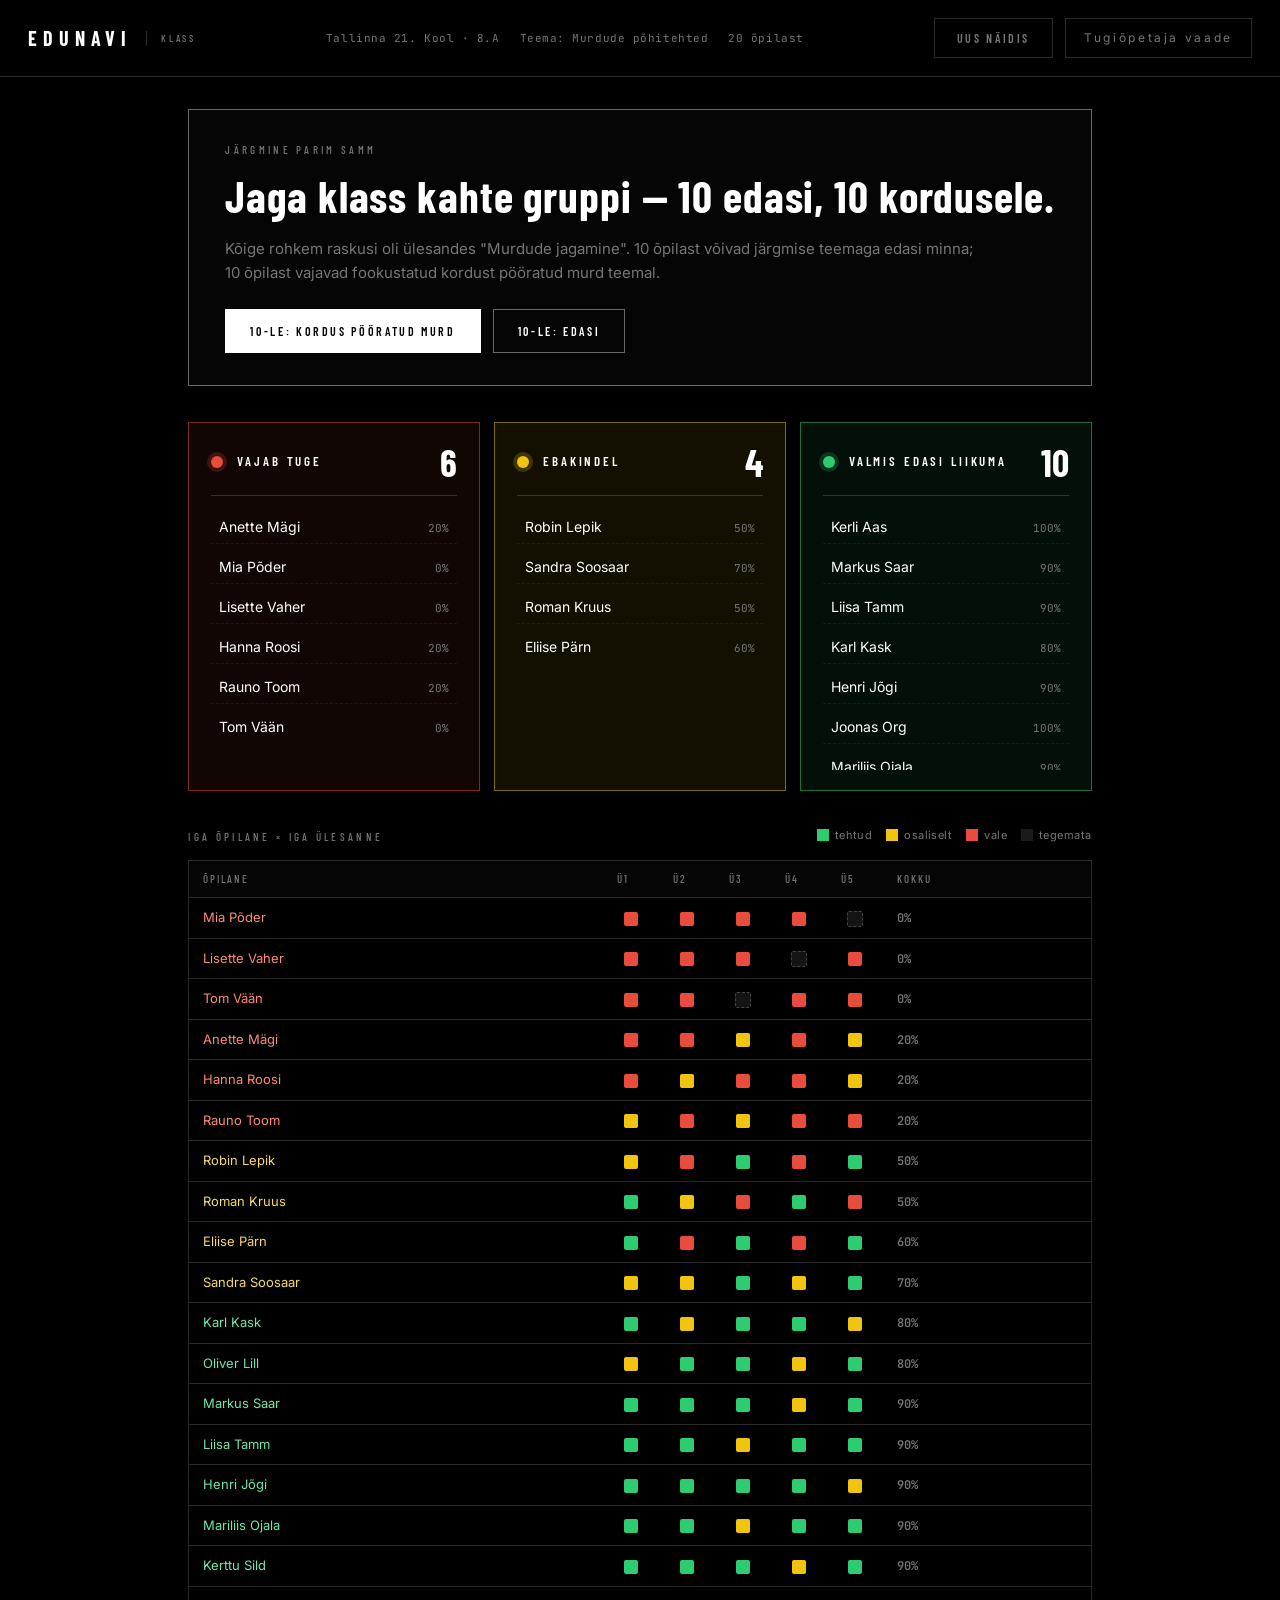
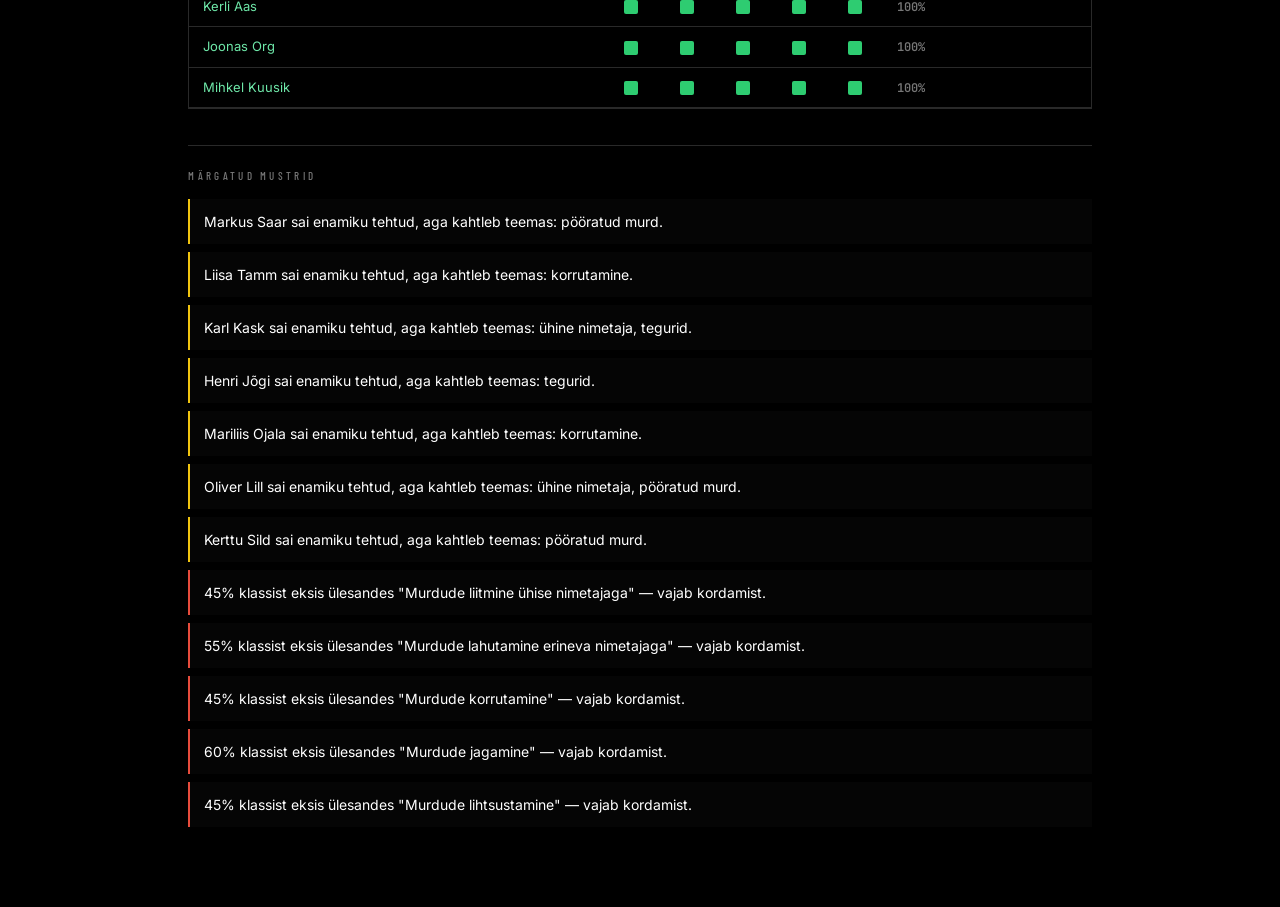
==== class.html @ b3fdbe6b "Build the actual product: /class teacher view + /tugi assistant view + traffic-light buckets + recom" ====
<!doctype html>
<html lang="et">
  <head>
    <meta charset="utf-8" />
    <meta name="viewport" content="width=device-width, initial-scale=1" />
    <title>EduNavi — klassi otsustugi</title>
    <meta name="description" content="EduNavi — õpetaja näeb 1 minutiga, kes vajab tuge, kes on ebakindel ja kes on valmis edasi liikuma." />
    <meta name="theme-color" content="#000000" />
    <link rel="canonical" href="https://edunavi.vercel.app/class" />
    <meta property="og:type" content="website" />
    <meta property="og:title" content="EduNavi — klassi otsustugi" />
    <meta property="og:description" content="Üks vaade. Kolm gruppi. Selge soovitus. Üks minut." />
    <meta property="og:image" content="https://edunavi.vercel.app/og.svg" />
    <meta property="og:locale" content="et_EE" />
    <link rel="stylesheet" href="style.css" />
    <link rel="icon" href="data:image/svg+xml;utf8,%3Csvg xmlns='http://www.w3.org/2000/svg' viewBox='0 0 32 32'%3E%3Crect width='32' height='32' fill='%23000'/%3E%3Ctext x='50%25' y='62%25' font-family='Arial' font-size='18' font-weight='700' fill='white' text-anchor='middle'%3EE%3C/text%3E%3C/svg%3E" />
  </head>
  <body class="class-body">
    <header class="class-header">
      <a href="/" class="wordmark" style="border:0; color:var(--text);">EduNavi <small>Klass</small></a>
      <div class="class-meta-bar">
        <span id="meta-class" class="mono"></span>
        <span id="meta-topic" class="mono"></span>
        <span id="meta-students" class="mono"></span>
      </div>
      <div style="display:flex; align-items:center; gap:12px;">
        <button id="reload-btn" class="ghost-button" title="Lae uus näidisandmestik">Uus näidis</button>
        <a href="/tugi" class="ghost-button" style="text-decoration:none; padding:10px 18px;">Tugiõpetaja vaade</a>
      </div>
    </header>

    <main class="class-main">
      <!-- Recommendation card — what the teacher actually does next -->
      <section class="recommendation">
        <span class="eyebrow">Järgmine parim samm</span>
        <h1 id="rec-headline" class="rec-headline">Laadin…</h1>
        <p id="rec-detail" class="rec-detail"></p>
        <div id="rec-actions" class="rec-actions"></div>
      </section>

      <!-- Three traffic-light buckets -->
      <section class="buckets">
        <div class="bucket bucket-need" id="bucket-need">
          <div class="bucket-head">
            <span class="bucket-dot"></span>
            <span class="bucket-label">Vajab tuge</span>
            <span class="bucket-count" id="count-need">0</span>
          </div>
          <ul class="bucket-list" id="list-need"></ul>
        </div>
        <div class="bucket bucket-mid" id="bucket-mid">
          <div class="bucket-head">
            <span class="bucket-dot"></span>
            <span class="bucket-label">Ebakindel</span>
            <span class="bucket-count" id="count-mid">0</span>
          </div>
          <ul class="bucket-list" id="list-mid"></ul>
        </div>
        <div class="bucket bucket-ready" id="bucket-ready">
          <div class="bucket-head">
            <span class="bucket-dot"></span>
            <span class="bucket-label">Valmis edasi liikuma</span>
            <span class="bucket-count" id="count-ready">0</span>
          </div>
          <ul class="bucket-list" id="list-ready"></ul>
        </div>
      </section>

      <!-- Per-student × per-exercise grid -->
      <section class="grid-section">
        <div class="grid-section-head">
          <span class="eyebrow">Iga õpilane × iga ülesanne</span>
          <span class="grid-legend">
            <span class="leg leg-correct">tehtud</span>
            <span class="leg leg-partial">osaliselt</span>
            <span class="leg leg-wrong">vale</span>
            <span class="leg leg-blank">tegemata</span>
          </span>
        </div>
        <div class="grid-table-wrap">
          <table class="grid-table" id="grid-table"></table>
        </div>
      </section>

      <!-- Hidden patterns (per the doc: spot uncertain students who got the right answer) -->
      <section id="patterns-section" class="patterns" style="display:none;">
        <span class="eyebrow">Märgatud mustrid</span>
        <ul id="patterns-list" class="patterns-list"></ul>
      </section>
    </main>

    <script src="config.js"></script>
    <script src="class-data.js"></script>
    <script src="class.js"></script>
  </body>
</html>
---- style.css ----
@import url('https://fonts.googleapis.com/css2?family=Barlow+Condensed:wght@300;400;500;600;700;800&family=Inter:wght@400;500;600;700&family=JetBrains+Mono:wght@400;500&display=swap');

:root {
  --bg: #000;
  --bg-2: #0a0a0a;
  --bg-3: #131313;
  --text: #fff;
  --muted: #767676;
  --muted-2: #404040;
  --line: rgba(255, 255, 255, 0.16);
  --line-strong: rgba(255, 255, 255, 0.4);
  --live: #00ff88;
  --warn: #ff5538;
}

* { box-sizing: border-box; }

html, body {
  margin: 0;
  padding: 0;
  background: var(--bg);
  color: var(--text);
  font-family: 'Inter', system-ui, -apple-system, "Segoe UI", Roboto, sans-serif;
  font-size: 15px;
  line-height: 1.5;
  -webkit-font-smoothing: antialiased;
  text-rendering: optimizeLegibility;
  height: 100vh;
  overflow: hidden;
}

body { display: flex; flex-direction: column; }
h1, h2, h3 { margin: 0; }

.display {
  font-family: 'Barlow Condensed', 'Inter', sans-serif;
  font-weight: 700;
  text-transform: uppercase;
  letter-spacing: 0.04em;
  line-height: 1;
}

.eyebrow,
.section-heading {
  font-family: 'Barlow Condensed', sans-serif;
  font-size: 11px;
  font-weight: 500;
  text-transform: uppercase;
  letter-spacing: 0.3em;
  color: var(--muted);
  display: block;
}

.mono { font-family: 'JetBrains Mono', ui-monospace, monospace; }

a { color: var(--text); text-decoration: none; border-bottom: 1px solid var(--line); }
a:hover { border-bottom-color: var(--text); }

button {
  font: 600 12px 'Barlow Condensed', sans-serif;
  text-transform: uppercase;
  letter-spacing: 0.22em;
  background: transparent;
  color: var(--text);
  border: 1px solid var(--line-strong);
  padding: 12px 22px;
  cursor: pointer;
  transition: background 0.15s ease, color 0.15s ease, border-color 0.15s ease;
  border-radius: 0;
}
button:hover:not(:disabled) {
  background: var(--text);
  color: var(--bg);
  border-color: var(--text);
}
button.primary {
  background: var(--text);
  color: var(--bg);
  border-color: var(--text);
}
button.primary:hover:not(:disabled) {
  background: transparent;
  color: var(--text);
}
button:disabled { opacity: 0.35; cursor: not-allowed; }

input[type="text"], input[type="email"], input[type="password"], textarea {
  font-family: 'Inter', sans-serif;
  font-size: 15px;
  background: transparent;
  color: var(--text);
  border: 0;
  border-bottom: 1px solid var(--line);
  padding: 12px 0;
  width: 100%;
  outline: none;
  border-radius: 0;
  -webkit-text-fill-color: var(--text);
  caret-color: var(--text);
}
input[type="text"]:focus, input[type="email"]:focus, input[type="password"]:focus, textarea:focus {
  border-bottom-color: var(--text);
}
input[type="text"]::placeholder, input[type="email"]::placeholder, input[type="password"]::placeholder, textarea::placeholder {
  color: var(--muted-2);
}
/* Override Chrome/Edge autofill yellow + dark text */
input:-webkit-autofill,
input:-webkit-autofill:hover,
input:-webkit-autofill:focus,
input:-webkit-autofill:active {
  -webkit-text-fill-color: var(--text) !important;
  -webkit-box-shadow: 0 0 0 1000px var(--bg) inset !important;
  caret-color: var(--text) !important;
  transition: background-color 5000s ease-in-out 0s;
}
textarea { resize: none; line-height: 1.4; }

.banner {
  position: fixed;
  top: 0; left: 0; right: 0;
  background: var(--warn);
  color: #fff;
  padding: 9px 20px;
  font-family: 'Barlow Condensed', sans-serif;
  font-size: 12px;
  font-weight: 600;
  text-transform: uppercase;
  letter-spacing: 0.25em;
  text-align: center;
  z-index: 1000;
  display: none;
}
.banner.show { display: block; }

.wordmark {
  font-family: 'Barlow Condensed', sans-serif;
  font-weight: 700;
  font-size: 20px;
  letter-spacing: 0.3em;
  text-transform: uppercase;
  display: inline-flex;
  align-items: center;
  white-space: nowrap;
}
.wordmark small {
  margin-left: 14px;
  padding-left: 14px;
  border-left: 1px solid var(--line);
  font-size: 10px;
  font-weight: 500;
  letter-spacing: 0.28em;
  color: var(--muted);
}

.pill {
  font-family: 'Barlow Condensed', sans-serif;
  font-size: 11px;
  font-weight: 500;
  letter-spacing: 0.28em;
  text-transform: uppercase;
  color: var(--muted);
  display: inline-flex;
  align-items: center;
  gap: 10px;
  white-space: nowrap;
}
.pill::before {
  content: '';
  width: 7px;
  height: 7px;
  border-radius: 50%;
  background: var(--muted);
}
.pill.live { color: var(--text); }
.pill.live::before {
  background: var(--live);
  box-shadow: 0 0 0 4px rgba(0, 255, 136, 0.15);
}

/* === Class analysis view (the actual product per the spec) === */
body.class-body {
  height: auto;
  overflow-y: auto;
}
.class-header {
  display: flex;
  align-items: center;
  justify-content: space-between;
  padding: 18px 28px;
  border-bottom: 1px solid var(--line);
  gap: 18px;
}
.class-meta-bar {
  display: flex;
  gap: 20px;
  font-size: 11px;
  color: var(--muted);
  letter-spacing: 0.05em;
}
.class-main {
  max-width: 1200px;
  margin: 0 auto;
  padding: 32px 24px 80px;
  display: flex;
  flex-direction: column;
  gap: 36px;
}

/* Recommendation hero */
.recommendation {
  border: 1px solid var(--line-strong);
  background: rgba(255, 255, 255, 0.02);
  padding: 32px 36px;
}
.recommendation .eyebrow {
  margin-bottom: 12px;
}
.rec-headline {
  font-family: 'Barlow Condensed', sans-serif;
  font-weight: 700;
  font-size: clamp(28px, 4vw, 44px);
  line-height: 1.15;
  letter-spacing: 0.02em;
  margin: 0 0 16px;
}
.rec-detail {
  font-size: 15px;
  color: var(--muted);
  line-height: 1.6;
  max-width: 760px;
  margin: 0 0 24px;
}
.rec-actions {
  display: flex;
  flex-wrap: wrap;
  gap: 12px;
}
.rec-actions button {
  padding: 14px 24px;
  font-size: 12px;
  letter-spacing: 0.22em;
}

/* Three traffic-light buckets */
.buckets {
  display: grid;
  grid-template-columns: repeat(3, 1fr);
  gap: 14px;
}
.bucket {
  border: 1px solid var(--line);
  padding: 20px 22px;
  display: flex;
  flex-direction: column;
  gap: 14px;
}
.bucket-head {
  display: grid;
  grid-template-columns: 14px 1fr auto;
  align-items: center;
  gap: 12px;
  border-bottom: 1px solid var(--line);
  padding-bottom: 14px;
}
.bucket-dot {
  width: 12px;
  height: 12px;
  border-radius: 50%;
  background: var(--line-strong);
}
.bucket-label {
  font-family: 'Barlow Condensed', sans-serif;
  font-weight: 600;
  font-size: 13px;
  letter-spacing: 0.22em;
  text-transform: uppercase;
  color: var(--text);
}
.bucket-count {
  font-family: 'Barlow Condensed', sans-serif;
  font-weight: 700;
  font-size: 38px;
  line-height: 1;
}
.bucket-list {
  list-style: none;
  padding: 0;
  margin: 0;
  display: flex;
  flex-direction: column;
  gap: 6px;
  max-height: 260px;
  overflow-y: auto;
}
.bucket-list li {
  display: flex;
  justify-content: space-between;
  align-items: baseline;
  padding: 6px 8px;
  font-size: 14px;
  border-bottom: 1px dashed rgba(255, 255, 255, 0.06);
}
.bucket-list li:last-child { border-bottom: 0; }
.bucket-list .ratio {
  font-size: 11px;
  color: var(--muted);
}

.bucket-need        { background: rgba(231, 76, 60, 0.08);  border-color: rgba(231, 76, 60, 0.5); }
.bucket-need .bucket-dot { background: rgb(231, 76, 60); box-shadow: 0 0 0 4px rgba(231, 76, 60, 0.2); }
.bucket-mid         { background: rgba(241, 196, 15, 0.08); border-color: rgba(241, 196, 15, 0.5); }
.bucket-mid .bucket-dot  { background: rgb(241, 196, 15); box-shadow: 0 0 0 4px rgba(241, 196, 15, 0.2); }
.bucket-ready       { background: rgba(46, 204, 113, 0.08); border-color: rgba(46, 204, 113, 0.5); }
.bucket-ready .bucket-dot { background: rgb(46, 204, 113); box-shadow: 0 0 0 4px rgba(46, 204, 113, 0.2); }

@media (max-width: 800px) {
  .buckets { grid-template-columns: 1fr; }
  .class-header { flex-wrap: wrap; }
  .class-meta-bar { order: 3; flex-basis: 100%; }
}

/* Per-student grid */
.grid-section {
  display: flex;
  flex-direction: column;
  gap: 14px;
}
.grid-section-head {
  display: flex;
  justify-content: space-between;
  align-items: baseline;
  flex-wrap: wrap;
  gap: 12px;
}
.grid-legend {
  display: flex;
  gap: 14px;
  font-size: 11px;
  color: var(--muted);
  letter-spacing: 0.04em;
}
.grid-legend .leg { display: inline-flex; align-items: center; gap: 6px; }
.grid-legend .leg::before {
  content: '';
  width: 12px; height: 12px;
  display: inline-block;
}
.grid-legend .leg-correct::before { background: rgb(46, 204, 113); }
.grid-legend .leg-partial::before { background: rgb(241, 196, 15); }
.grid-legend .leg-wrong::before   { background: rgb(231, 76, 60); }
.grid-legend .leg-blank::before   { background: rgba(255, 255, 255, 0.1); }
.grid-table-wrap {
  border: 1px solid var(--line);
  overflow-x: auto;
}
.grid-table {
  width: 100%;
  border-collapse: collapse;
  font-size: 13px;
}
.grid-table th, .grid-table td {
  padding: 10px 14px;
  text-align: left;
  border-bottom: 1px solid var(--line);
}
.grid-table th {
  font-family: 'Barlow Condensed', sans-serif;
  font-size: 11px;
  letter-spacing: 0.18em;
  text-transform: uppercase;
  color: var(--muted);
  font-weight: 500;
  background: rgba(255, 255, 255, 0.02);
}
.grid-table td.cell {
  width: 56px;
  text-align: center;
  padding: 0;
}
.grid-table td.cell::after {
  content: '';
  display: inline-block;
  width: 14px; height: 14px;
  vertical-align: middle;
  background: rgba(255, 255, 255, 0.1);
  border-radius: 2px;
}
.grid-table td.cell-correct::after { background: rgb(46, 204, 113); }
.grid-table td.cell-partial::after { background: rgb(241, 196, 15); }
.grid-table td.cell-wrong::after   { background: rgb(231, 76, 60); }
.grid-table td.cell-blank::after   { background: rgba(255, 255, 255, 0.08); border: 1px dashed rgba(255, 255, 255, 0.2); }
.grid-table td.total {
  font-weight: 600;
  font-size: 12px;
  color: var(--muted);
}
.grid-table tr.row-need .name { color: #ff8a73; }
.grid-table tr.row-mid .name  { color: #f7d96a; }
.grid-table tr.row-ready .name { color: #6ee7a8; }

/* Hidden patterns */
.patterns {
  border-top: 1px solid var(--line);
  padding-top: 22px;
}
.patterns-list {
  list-style: none;
  padding: 0;
  margin: 14px 0 0;
  display: flex;
  flex-direction: column;
  gap: 8px;
}
.patterns-list .pattern {
  font-size: 14px;
  line-height: 1.5;
  padding: 12px 14px;
  border-left: 2px solid var(--line-strong);
  background: rgba(255, 255, 255, 0.02);
}
.patterns-list .pattern-shaky-strong { border-left-color: rgb(241, 196, 15); }
.patterns-list .pattern-topic-gap    { border-left-color: rgb(231, 76, 60); }
.patterns-list .pattern-skill-gap    { border-left-color: rgb(231, 76, 60); }

/* === Tugiõpetaja mobile view === */
body.tugi-body { height: auto; overflow-y: auto; background: var(--bg); }
.tugi-header {
  display: flex;
  justify-content: space-between;
  align-items: center;
  padding: 14px 18px;
  border-bottom: 1px solid var(--line);
  gap: 12px;
}
.tugi-main {
  max-width: 540px;
  margin: 0 auto;
  padding: 24px 18px 80px;
  display: flex;
  flex-direction: column;
  gap: 24px;
}
.tugi-action {
  border: 1px solid var(--line-strong);
  background: rgba(231, 76, 60, 0.06);
  padding: 22px 22px;
}
.tugi-action h1 {
  font-family: 'Barlow Condensed', sans-serif;
  font-weight: 700;
  font-size: 28px;
  line-height: 1.2;
  letter-spacing: 0.02em;
  margin: 10px 0 12px;
}
.tugi-action .muted-text {
  color: var(--muted);
  font-size: 14px;
  line-height: 1.55;
  margin: 0;
}
.tugi-block {
  border: 1px solid var(--line);
  padding: 16px 18px;
}
.tugi-block-head {
  display: grid;
  grid-template-columns: 14px 1fr auto;
  align-items: center;
  gap: 12px;
  border-bottom: 1px solid var(--line);
  padding-bottom: 12px;
  margin-bottom: 12px;
}
.tugi-block-label {
  font-family: 'Barlow Condensed', sans-serif;
  font-weight: 600;
  font-size: 12px;
  letter-spacing: 0.22em;
  text-transform: uppercase;
}
.tugi-block-count {
  font-family: 'Barlow Condensed', sans-serif;
  font-weight: 700;
  font-size: 30px;
  line-height: 1;
}
.tugi-name-list {
  list-style: none;
  padding: 0;
  margin: 0;
  display: flex;
  flex-direction: column;
  gap: 4px;
  counter-reset: tugi;
}
.tugi-name-list li {
  display: flex;
  justify-content: space-between;
  align-items: baseline;
  padding: 10px 12px;
  background: rgba(255, 255, 255, 0.02);
  font-size: 16px;
  counter-increment: tugi;
}
.tugi-name-list li::before {
  content: counter(tugi, decimal-leading-zero);
  font-family: 'JetBrains Mono', monospace;
  font-size: 11px;
  color: var(--muted);
  margin-right: 14px;
}
.tugi-name-list .ratio {
  font-size: 12px;
  color: var(--muted);
}
.tugi-name-list.small li { font-size: 14px; padding: 8px 12px; }
.tugi-foot {
  text-align: center;
  font-size: 12px;
  color: var(--muted);
  margin-top: 16px;
}
.tugi-foot a { color: var(--text); border-bottom: 1px solid var(--line-strong); }

/* === History page === */
body.history-body {
  height: auto;
  overflow-y: auto;
}
.history-header {
  display: flex;
  justify-content: space-between;
  align-items: center;
  padding: 18px 28px;
  border-bottom: 1px solid var(--line);
}
.history-main {
  max-width: 960px;
  margin: 0 auto;
  padding: 36px 24px 60px;
}
.history-state {
  text-align: center;
  padding: 80px 20px;
  color: var(--muted);
  font-size: 14px;
  line-height: 1.7;
}
.history-state a {
  color: var(--text);
  border-bottom: 1px solid var(--line-strong);
}
.history-card {
  border: 1px solid var(--line);
  padding: 22px 24px;
  margin-bottom: 14px;
  background: var(--bg-2);
}
.history-card-head {
  display: flex;
  justify-content: space-between;
  align-items: flex-start;
  margin-bottom: 18px;
  gap: 14px;
}
.history-room {
  font-family: 'Barlow Condensed', sans-serif;
  font-weight: 700;
  font-size: 36px;
  letter-spacing: 0.06em;
  line-height: 1;
}
.history-when {
  font-size: 12px;
  color: var(--muted);
  margin-top: 6px;
  letter-spacing: 0.02em;
}
.history-pct {
  font-family: 'Barlow Condensed', sans-serif;
  font-weight: 700;
  font-size: 40px;
  line-height: 1;
  letter-spacing: 0.02em;
}
.history-card-grid {
  display: grid;
  grid-template-columns: repeat(5, 1fr);
  gap: 0;
  border: 1px solid var(--line);
}
.history-stat {
  display: flex;
  flex-direction: column;
  gap: 4px;
  padding: 14px 12px;
  border-right: 1px solid var(--line);
}
.history-stat:last-child { border-right: 0; }
.history-stat .num {
  font-family: 'Barlow Condensed', sans-serif;
  font-weight: 700;
  font-size: 28px;
  line-height: 1;
}
.history-stat .label {
  font-size: 9px;
  letter-spacing: 0.25em;
  text-transform: uppercase;
  color: var(--muted);
}
.history-stat.maybe .num { color: #b8b8b8; }
.history-stat.no .num { color: #5a5a5a; }
.history-details {
  margin-top: 18px;
  border-top: 1px solid var(--line);
  padding-top: 14px;
}
.history-details summary {
  font-family: 'Barlow Condensed', sans-serif;
  font-size: 12px;
  letter-spacing: 0.25em;
  text-transform: uppercase;
  color: var(--muted);
  cursor: pointer;
}
.history-details summary:hover { color: var(--text); }
.history-exercise-list {
  margin: 14px 0 0;
  padding-left: 20px;
  color: var(--muted);
  font-size: 14px;
  line-height: 1.8;
}
.history-exercise-list li { margin-bottom: 6px; }
@media (max-width: 600px) {
  .history-card-grid { grid-template-columns: repeat(2, 1fr); }
  .history-stat { border-bottom: 1px solid var(--line); }
  .history-stat:nth-last-child(-n+2) { border-bottom: 0; }
}

/* === Top-right auth corner === */
.top-auth {
  position: fixed;
  top: 14px;
  right: 16px;
  z-index: 50;
  display: flex;
  align-items: center;
  gap: 12px;
  max-width: calc(100vw - 32px);
  flex-wrap: wrap;
  justify-content: flex-end;
}
#user-email {
  max-width: 180px;
  overflow: hidden;
  text-overflow: ellipsis;
  white-space: nowrap;
}
@media (max-width: 600px) {
  .top-auth {
    top: 12px;
    right: 12px;
    gap: 8px;
  }
  #user-email { display: none !important; }
  #top-auth-user { gap: 8px !important; }
  #top-auth-user a, #signout-btn { font-size: 10px !important; }
}

/* === Modal === */
.modal-overlay {
  position: fixed;
  inset: 0;
  background: rgba(0, 0, 0, 0.85);
  backdrop-filter: blur(6px);
  display: none;
  place-items: center;
  z-index: 200;
  padding: 24px;
}
.modal-overlay.show { display: grid; }
.modal-content {
  max-width: 420px;
  width: 100%;
  padding: 32px;
  background: var(--bg);
  border: 1px solid var(--line-strong);
}
.summary-content { max-width: 540px; }
.summary-grid {
  display: grid;
  grid-template-columns: repeat(2, 1fr);
  border: 1px solid var(--line);
}
.summary-tile {
  padding: 22px 20px;
  border-right: 1px solid var(--line);
  border-bottom: 1px solid var(--line);
  display: flex;
  flex-direction: column;
  gap: 6px;
}
.summary-tile:nth-child(2n) { border-right: 0; }
.summary-tile:nth-last-child(-n+2) { border-bottom: 0; }
.summary-tile .num {
  font-family: 'Barlow Condensed', sans-serif;
  font-weight: 700;
  font-size: 48px;
  line-height: 1;
}
.summary-tile .label {
  font-size: 10px;
  letter-spacing: 0.3em;
  text-transform: uppercase;
  color: var(--muted);
}

/* === Auth form === */
.form-label {
  display: block;
  font-family: 'Barlow Condensed', sans-serif;
  font-size: 11px;
  font-weight: 500;
  letter-spacing: 0.28em;
  text-transform: uppercase;
  color: var(--muted);
  margin-bottom: 8px;
}
.form-field { margin-bottom: 18px; }
.form-field input[type="email"],
.form-field input[type="password"],
.form-field input[type="text"] {
  border: 1px solid var(--line);
  background: rgba(255, 255, 255, 0.02);
  padding: 14px 16px;
  font-size: 15px;
}
.form-field input:focus {
  border-color: var(--text);
  background: rgba(255, 255, 255, 0.04);
}
.signin-button {
  width: 100%;
  padding: 16px;
  font-size: 13px;
  letter-spacing: 0.3em;
}
.form-toggle {
  text-align: center;
  margin-top: 20px;
  font-size: 13px;
  color: var(--muted);
  letter-spacing: 0.02em;
}
.link-button {
  background: transparent;
  border: 0;
  padding: 0;
  color: var(--text);
  font-size: 13px;
  font-family: 'Inter', sans-serif;
  letter-spacing: 0.02em;
  text-transform: none;
  cursor: pointer;
  text-decoration: underline;
  text-underline-offset: 3px;
  text-decoration-color: var(--line-strong);
}
.link-button:hover {
  background: transparent;
  color: var(--text);
  border: 0;
  text-decoration-color: var(--text);
}
.auth-error {
  min-height: 20px;
  margin-bottom: 8px;
  color: #ff8a73;
  font-size: 13px;
  letter-spacing: 0.01em;
}
.auth-card { text-align: left; max-width: 380px; }
.auth-card .display { font-size: 56px; text-align: center; margin-bottom: 8px; }
.auth-card .auth-tagline {
  text-align: center;
  color: var(--muted);
  font-size: 13px;
  letter-spacing: 0.04em;
  margin: 0 0 36px;
}

/* === Start screen === */
.start-screen {
  flex: 1;
  display: grid;
  place-items: center;
  padding: 60px 24px;
  background:
    radial-gradient(circle at 50% 30%, rgba(255,255,255,0.04), transparent 60%),
    var(--bg);
}
.start-card {
  max-width: 600px;
  width: 100%;
  text-align: center;
}
.start-card .display {
  font-size: clamp(64px, 12vw, 120px);
  margin-bottom: 14px;
}
.start-card p {
  color: var(--muted);
  font-size: 14px;
  letter-spacing: 0.04em;
  margin: 0 0 36px;
}
.start-card .start-button {
  font-size: 13px;
  padding: 16px 48px;
  letter-spacing: 0.3em;
}
.resume-banner {
  display: flex;
  align-items: center;
  justify-content: space-between;
  gap: 14px;
  padding: 16px 18px;
  border: 1px solid var(--live);
  background: rgba(0, 255, 136, 0.06);
  margin-bottom: 22px;
  text-align: left;
}
.resume-banner button { padding: 10px 18px; font-size: 11px; }
@media (max-width: 600px) {
  .resume-banner { flex-direction: column; align-items: stretch; gap: 12px; }
}

/* === Hero join input (Kahoot-style: PIN front and center) === */
.join-hero {
  display: flex;
  flex-direction: column;
  align-items: stretch;
  gap: 14px;
  max-width: 360px;
  margin: 0 auto;
}
.join-hero-label {
  font-family: 'Barlow Condensed', sans-serif;
  font-size: 11px;
  font-weight: 500;
  letter-spacing: 0.32em;
  text-transform: uppercase;
  color: var(--muted);
  text-align: center;
}
.join-hero input {
  font-family: 'Barlow Condensed', sans-serif !important;
  font-weight: 700 !important;
  font-size: 56px !important;
  letter-spacing: 0.22em !important;
  text-align: center !important;
  text-transform: uppercase;
  border: 1px solid var(--line-strong) !important;
  background: rgba(255,255,255,0.02) !important;
  padding: 18px 0 !important;
  color: var(--text);
  caret-color: var(--text);
}
.join-hero input::placeholder {
  color: var(--muted-2);
  letter-spacing: 0.22em;
}
.join-hero input:focus {
  border-color: var(--text) !important;
  background: rgba(255,255,255,0.05) !important;
}
.join-hero-go {
  font-size: 14px;
  padding: 18px 28px;
  letter-spacing: 0.3em;
}

.host-divider {
  text-align: center;
  margin: 32px 0 18px;
  font-family: 'Barlow Condensed', sans-serif;
  font-size: 11px;
  letter-spacing: 0.32em;
  text-transform: uppercase;
  color: var(--muted-2);
}
.extra-links {
  display: flex;
  flex-direction: column;
  align-items: center;
  gap: 10px;
  margin-top: 22px;
  padding-top: 18px;
  border-top: 1px solid var(--line);
}
.extra-links a { padding: 4px 0; }

.ghost-button {
  display: inline-block;
  background: transparent;
  border: 1px solid var(--line);
  color: var(--muted);
  padding: 12px 22px;
  font-size: 12px;
  letter-spacing: 0.22em;
}
.ghost-button:hover:not(:disabled) {
  background: transparent;
  color: var(--text);
  border-color: var(--text);
}

@media (max-width: 600px) {
  .join-hero input { font-size: 44px !important; }
}
.start-details {
  margin-top: 24px;
  text-align: left;
  max-width: 380px;
  margin-left: auto;
  margin-right: auto;
}
.start-details summary {
  cursor: pointer;
  color: var(--muted);
  font-family: 'Barlow Condensed', sans-serif;
  font-size: 11px;
  letter-spacing: 0.28em;
  text-transform: uppercase;
  text-align: center;
  padding: 8px;
}
.start-details summary:hover { color: var(--text); }
.start-details-grid {
  display: grid;
  gap: 10px;
  margin-top: 14px;
}
.start-details-grid input {
  border: 1px solid var(--line);
  padding: 10px 14px;
  font-size: 14px;
  background: rgba(255,255,255,0.02);
}

/* === App shell === */
.app {
  display: flex;
  flex-direction: column;
  height: 100vh;
  width: 100%;
  overflow: hidden;
}
.app-header {
  display: grid;
  grid-template-columns: auto 1fr auto;
  align-items: center;
  gap: 24px;
  padding: 0 24px;
  height: 60px;
  border-bottom: 1px solid var(--line);
  flex-shrink: 0;
}
.app-header .right {
  display: flex;
  align-items: center;
  gap: 12px;
  justify-self: end;
}
.ctrl-btn {
  padding: 10px 16px;
  font-size: 11px;
  letter-spacing: 0.22em;
}
.ctrl-btn[data-on="false"] {
  background: var(--warn);
  border-color: var(--warn);
  color: #fff;
}
.ctrl-btn[data-on="false"]:hover:not(:disabled) {
  background: transparent;
  color: var(--warn);
  border-color: var(--warn);
}
.tabs {
  display: flex;
  align-items: center;
  height: 100%;
  justify-self: center;
}
.tab {
  background: transparent;
  border: 0;
  border-bottom: 2px solid transparent;
  padding: 0 22px;
  height: 60px;
  font-family: 'Barlow Condensed', sans-serif;
  font-size: 12px;
  font-weight: 600;
  letter-spacing: 0.28em;
  text-transform: uppercase;
  color: var(--muted);
  cursor: pointer;
  transition: color 0.15s ease, border-color 0.15s ease;
}
.tab:hover:not(.active) { color: var(--text); background: transparent; border-color: transparent; }
.tab.active {
  color: var(--text);
  border-bottom-color: var(--text);
}
.tab .badge {
  margin-left: 8px;
  font-family: 'JetBrains Mono', monospace;
  font-size: 10px;
  font-weight: 500;
  color: var(--muted);
  letter-spacing: 0;
}
.tab.active .badge { color: var(--live); }

.app-main {
  flex: 1;
  position: relative;
  overflow: hidden;
  min-height: 0;
}
.tab-panel {
  position: absolute;
  inset: 0;
  display: none;
  overflow-y: auto;
  -webkit-overflow-scrolling: touch;
}
.tab-panel.active { display: block; }

/* === LIITUMINE tab === */
.join-display {
  display: flex;
  flex-direction: column;
  align-items: center;
  justify-content: center;
  width: 100%;
  height: 100%;
  padding: 32px;
  text-align: center;
}
.join-display .eyebrow { margin-bottom: 16px; }
.qr-canvas-huge {
  background: white;
  padding: 16px;
  display: grid;
  place-items: center;
  margin-bottom: 28px;
}
.qr-canvas-huge canvas, .qr-canvas-huge img {
  display: block;
}
.room-code-huge {
  font-family: 'Barlow Condensed', sans-serif;
  font-weight: 700;
  font-size: clamp(120px, 18vw, 220px);
  letter-spacing: 0.05em;
  line-height: 0.8;
  margin-bottom: 20px;
}
.join-url-display {
  font-size: 14px;
  color: var(--muted);
  margin-bottom: 36px;
  word-break: break-all;
  max-width: 600px;
}
.student-counter-huge {
  display: flex;
  align-items: baseline;
  gap: 14px;
  font-family: 'Barlow Condensed', sans-serif;
  border-top: 1px solid var(--line);
  padding-top: 24px;
  min-width: 280px;
  justify-content: center;
}
.student-counter-huge strong { font-size: 56px; font-weight: 700; line-height: 1; letter-spacing: 0.02em; }
.student-counter-huge span {
  font-size: 11px;
  letter-spacing: 0.3em;
  text-transform: uppercase;
  color: var(--muted);
}

/* === TUND (lesson) tab === */
.lesson-grid {
  display: grid;
  grid-template-columns: 1fr 380px;
  grid-template-rows: minmax(280px, 1fr) auto;
  width: 100%;
  min-height: 100%;
}
.lesson-input-bar {
  position: sticky;
  bottom: 0;
  z-index: 5;
}
.steps-review { position: sticky; bottom: 0; z-index: 5; }
.step-nav { position: sticky; bottom: 0; z-index: 5; }
.lesson-video {
  grid-column: 1;
  grid-row: 1;
  background: #000;
  position: relative;
  overflow: hidden;
}
.lesson-video iframe {
  border: 0;
  width: 100%;
  height: 100%;
  display: block;
}
.lesson-video .video-empty {
  position: absolute;
  inset: 0;
  display: grid;
  place-items: center;
  color: var(--muted-2);
  font-family: 'Barlow Condensed', sans-serif;
  font-size: 13px;
  letter-spacing: 0.3em;
  text-transform: uppercase;
}

.lesson-sidebar {
  grid-column: 2;
  grid-row: 1 / 3;
  border-left: 1px solid var(--line);
  padding: 20px;
  overflow-y: auto;
  display: flex;
  flex-direction: column;
  gap: 18px;
  background: var(--bg);
}
.sidebar-card {
  border: 1px solid var(--line);
  padding: 16px;
  display: flex;
  flex-direction: column;
  gap: 12px;
}
.sidebar-card.intervention {
  border-color: var(--warn);
  background: rgba(255, 85, 56, 0.08);
}
.comments-list {
  list-style: none;
  padding: 0;
  margin: 0;
  display: flex;
  flex-direction: column;
  gap: 8px;
  max-height: 220px;
  overflow-y: auto;
}
.comments-list li {
  font-size: 13px;
  line-height: 1.45;
  color: var(--text);
  padding: 8px 10px;
  border-left: 2px solid var(--line-strong);
  background: rgba(255,255,255,0.03);
}
.join-card-mini {
  display: grid;
  grid-template-columns: 92px 1fr;
  gap: 14px;
  align-items: center;
}
.qr-canvas-small {
  background: white;
  padding: 4px;
  width: 92px;
  height: 92px;
  display: grid;
  place-items: center;
}
.qr-canvas-small canvas, .qr-canvas-small img { display: block; max-width: 100%; height: auto; }
.room-code-small {
  font-family: 'Barlow Condensed', sans-serif;
  font-weight: 700;
  font-size: 32px;
  letter-spacing: 0.06em;
  line-height: 1;
}
.student-counter-mini {
  font-family: 'Barlow Condensed', sans-serif;
  font-size: 12px;
  letter-spacing: 0.18em;
  text-transform: uppercase;
  color: var(--muted);
  margin-top: 4px;
}
.student-counter-mini strong {
  font-size: 16px;
  letter-spacing: 0.04em;
  color: var(--text);
  margin-right: 6px;
}

.current-exercise {
  font-family: 'Barlow Condensed', sans-serif;
  font-weight: 500;
  font-size: 22px;
  line-height: 1.25;
  letter-spacing: 0.01em;
  padding: 12px 0;
  min-height: 50px;
}
.current-exercise.empty {
  color: var(--muted-2);
  font-size: 11px;
  letter-spacing: 0.3em;
  text-transform: uppercase;
  font-weight: 500;
}

.mini-totals {
  display: grid;
  grid-template-columns: repeat(3, 1fr);
  gap: 8px;
}
.mini-tile {
  display: flex;
  flex-direction: column;
  gap: 4px;
  padding: 10px;
  border: 1px solid var(--line);
}
.mini-tile .num {
  font-family: 'Barlow Condensed', sans-serif;
  font-weight: 700;
  font-size: 28px;
  line-height: 1;
}
.mini-tile .label {
  font-size: 9px;
  letter-spacing: 0.2em;
  text-transform: uppercase;
  color: var(--muted);
}
.mini-tile.maybe .num { color: #b8b8b8; }
.mini-tile.no .num { color: #5a5a5a; }

.polar-wrap {
  position: relative;
  border: 1px solid var(--line);
  padding: 14px;
  margin-top: 4px;
  aspect-ratio: 1 / 1;
  max-height: 360px;
}
.polar-wrap canvas {
  width: 100% !important;
  height: 100% !important;
}
.polar-empty {
  position: absolute;
  inset: 0;
  display: grid;
  place-items: center;
  text-align: center;
  color: var(--muted-2);
  font-family: 'Barlow Condensed', sans-serif;
  font-size: 11px;
  letter-spacing: 0.28em;
  text-transform: uppercase;
  pointer-events: none;
}
.polar-wrap.has-data .polar-empty { display: none; }

.lesson-input-bar {
  grid-column: 1;
  grid-row: 2;
  display: flex;
  flex-wrap: wrap;
  gap: 10px;
  padding: 14px 20px;
  border-top: 1px solid var(--line);
  align-items: stretch;
  background: var(--bg);
}

.steps-review {
  grid-column: 1;
  grid-row: 2;
  border-top: 1px solid var(--line);
  padding: 18px 22px;
  background: var(--bg-2);
  display: flex;
  flex-direction: column;
  gap: 14px;
  max-height: 50vh;
  overflow-y: auto;
}
.steps-review.show + .lesson-input-bar { display: none; }
.steps-review-head {
  display: flex;
  justify-content: space-between;
  align-items: baseline;
}
.steps-list {
  list-style: none;
  padding: 0;
  margin: 0;
  display: flex;
  flex-direction: column;
  gap: 8px;
}
.steps-list li {
  display: grid;
  grid-template-columns: 36px 1fr auto;
  gap: 12px;
  align-items: center;
}
.steps-list .num {
  font-family: 'JetBrains Mono', monospace;
  font-size: 14px;
  color: var(--muted);
  letter-spacing: 0.05em;
}
.steps-list input {
  border: 1px solid var(--line);
  background: rgba(255,255,255,0.03);
  padding: 10px 14px;
  font-size: 14px;
}
.steps-list input:focus { border-color: var(--text); }
.steps-list .remove {
  background: transparent;
  border: 1px solid var(--line);
  color: var(--muted);
  padding: 8px 12px;
  font-size: 14px;
  cursor: pointer;
}
.steps-list .remove:hover { background: var(--warn); border-color: var(--warn); color: #fff; }
.steps-review-actions {
  display: flex;
  justify-content: space-between;
  align-items: center;
  padding-top: 6px;
  border-top: 1px solid var(--line);
}

.step-nav {
  grid-column: 1;
  grid-row: 2;
  display: flex;
  align-items: center;
  gap: 14px;
  padding: 14px 22px;
  border-top: 1px solid var(--line);
  background: var(--bg-2);
}
.step-nav .eyebrow {
  font-size: 12px;
  letter-spacing: 0.28em;
}
.lesson-input-bar textarea { flex: 1 1 240px; min-width: 0; }
.lesson-input-bar button { flex: 0 0 auto; }
.lesson-input-bar textarea {
  border: 1px solid var(--line);
  padding: 12px 14px;
  font-size: 15px;
  height: 48px;
  min-height: 48px;
  max-height: 120px;
}
.lesson-input-bar textarea:focus { border-color: var(--text); }
.lesson-input-bar button { padding: 0 28px; min-height: 48px; }
.lesson-input-bar .hint {
  position: absolute;
  pointer-events: none;
}

@media (max-width: 900px) {
  .lesson-grid { grid-template-columns: 1fr; grid-template-rows: 1fr auto auto; }
  .lesson-sidebar { grid-column: 1; grid-row: 2; border-left: 0; border-top: 1px solid var(--line); max-height: 280px; }
  .lesson-input-bar { grid-row: 3; }
}

/* === ANALÜÜTIKA tab === */
.analytics-grid {
  display: grid;
  grid-template-columns: 1.4fr 1fr;
  width: 100%;
  height: 100%;
  overflow: hidden;
}
.analytics-cell {
  padding: 28px 32px;
  overflow-y: auto;
  border-right: 1px solid var(--line);
  display: flex;
  flex-direction: column;
  gap: 24px;
}
.analytics-cell:last-child { border-right: 0; }
.totals-large {
  display: grid;
  grid-template-columns: repeat(3, 1fr);
  border: 1px solid var(--line);
}
.totals-large .total-tile {
  padding: 22px 18px;
  border-right: 1px solid var(--line);
  display: flex;
  flex-direction: column;
  gap: 6px;
}
.totals-large .total-tile:last-child { border-right: 0; }
.totals-large .label {
  font-size: 10px;
  letter-spacing: 0.3em;
  text-transform: uppercase;
  color: var(--muted);
}
.totals-large .num {
  font-family: 'Barlow Condensed', sans-serif;
  font-weight: 700;
  font-size: 64px;
  line-height: 0.95;
}
.totals-large .total-tile.maybe .num { color: #b8b8b8; }
.totals-large .total-tile.no .num { color: #5a5a5a; }

.chart-wrap-large {
  flex: 1;
  min-height: 280px;
  border: 1px solid var(--line);
  padding: 20px;
}

.stat-rows {
  display: flex;
  flex-direction: column;
  border: 1px solid var(--line);
}
.stat-row {
  display: flex;
  justify-content: space-between;
  align-items: baseline;
  padding: 18px 22px;
  border-bottom: 1px solid var(--line);
}
.stat-row:last-child { border-bottom: 0; }
.stat-row .label {
  font-size: 12px;
  letter-spacing: 0.18em;
  text-transform: uppercase;
  color: var(--muted);
}
.stat-row .num {
  font-family: 'Barlow Condensed', sans-serif;
  font-weight: 700;
  font-size: 36px;
  line-height: 1;
}

@media (max-width: 900px) {
  .analytics-grid { grid-template-columns: 1fr; grid-template-rows: 1fr auto; overflow-y: auto; }
  .analytics-cell { border-right: 0; border-bottom: 1px solid var(--line); }
  .analytics-cell:last-child { border-bottom: 0; }
}

/* === Student layout (mobile-first) === */
.student-shell {
  max-width: 720px;
  margin: 0 auto;
  padding: 20px 16px 60px;
  height: auto;
  min-height: 100vh;
  overflow-y: auto;
}
body.student-body { overflow-y: auto; height: auto; }
.student-header {
  display: flex;
  align-items: center;
  justify-content: space-between;
  padding-bottom: 16px;
  border-bottom: 1px solid var(--line);
  margin-bottom: 20px;
  gap: 16px;
}
.student-header .wordmark { font-size: 16px; }
.student-header .wordmark small { font-size: 10px; }

.student-video {
  aspect-ratio: 16/9;
  background: var(--bg-2);
  border: 1px solid var(--line);
  margin-bottom: 22px;
  position: relative;
  overflow: hidden;
}
.student-video iframe { border: 0; width: 100%; height: 100%; display: block; }

.student-exercise {
  font-family: 'Barlow Condensed', sans-serif;
  font-weight: 500;
  font-size: 26px;
  line-height: 1.25;
  text-align: center;
  padding: 28px 16px;
  border-top: 1px solid var(--line);
  border-bottom: 1px solid var(--line);
  min-height: 120px;
  display: flex; align-items: center; justify-content: center;
  margin-bottom: 22px;
  letter-spacing: 0.01em;
}
.student-exercise.empty {
  color: var(--muted-2);
  font-size: 11px;
  letter-spacing: 0.3em;
  text-transform: uppercase;
}

.student-buttons { display: grid; gap: 10px; }
.student-buttons button {
  font-size: 14px;
  padding: 20px 22px;
  letter-spacing: 0.28em;
  display: flex;
  align-items: center;
  justify-content: space-between;
  gap: 16px;
  text-align: left;
}
.student-buttons button .num {
  font-family: 'JetBrains Mono', monospace;
  font-size: 11px;
  color: var(--muted);
  letter-spacing: 0.05em;
  font-weight: 500;
  text-transform: none;
}
.student-buttons button:hover:not(:disabled) .num { color: var(--bg); }

.student-status {
  text-align: center;
  margin-top: 22px;
  font-family: 'Barlow Condensed', sans-serif;
  font-size: 11px;
  letter-spacing: 0.32em;
  text-transform: uppercase;
  color: var(--muted);
  min-height: 18px;
  font-weight: 500;
}
.student-status.ok { color: var(--live); }

/* === Student step list (parallel voting) === */
.student-steps-list {
  list-style: none;
  padding: 0;
  margin: 0;
  display: flex;
  flex-direction: column;
  gap: 12px;
}
.student-step {
  border: 1px solid var(--line);
  padding: 16px;
  display: flex;
  flex-direction: column;
  gap: 12px;
  background: rgba(255,255,255,0.02);
}
.student-step.answered { border-color: var(--line-strong); }
.student-step.a-yes { border-color: rgba(255,255,255,0.85); background: rgba(255,255,255,0.06); }
.student-step.a-unsure { border-color: #888; background: rgba(136,136,136,0.08); }
.student-step.a-no { border-color: var(--warn); background: rgba(255, 85, 56, 0.06); }
.student-step-text {
  font-family: 'Barlow Condensed', sans-serif;
  font-size: 18px;
  line-height: 1.3;
  font-weight: 500;
}
.student-step-buttons {
  display: grid;
  grid-template-columns: repeat(3, 1fr);
  gap: 8px;
}
.student-step-buttons button {
  padding: 12px 8px;
  font-size: 11px;
  letter-spacing: 0.18em;
  border: 1px solid var(--line);
  background: transparent;
  color: var(--muted);
}
.student-step-buttons button:hover {
  border-color: var(--text);
  color: var(--text);
  background: transparent;
}
.student-step.a-yes .student-step-buttons button[data-answer="yes"] { background: var(--text); color: var(--bg); border-color: var(--text); }
.student-step.a-unsure .student-step-buttons button[data-answer="unsure"] { background: #888; color: var(--bg); border-color: #888; }
.student-step.a-no .student-step-buttons button[data-answer="no"] { background: var(--warn); color: #fff; border-color: var(--warn); }

.student-comment {
  margin-top: 26px;
  border-top: 1px solid var(--line);
  padding-top: 18px;
}
.student-comment summary {
  cursor: pointer;
  color: var(--muted);
  font-family: 'Barlow Condensed', sans-serif;
  font-size: 11px;
  letter-spacing: 0.28em;
  text-transform: uppercase;
}
.student-comment summary:hover { color: var(--text); }
.student-comment textarea {
  margin-top: 12px;
  border: 1px solid var(--line);
  padding: 12px;
  font-size: 14px;
  background: rgba(255,255,255,0.02);
}
.student-comment button { margin-top: 10px; }

.join-card { text-align: center; }
.join-card .display { font-size: 48px; margin-bottom: 14px; }
.join-card .join-input {
  font-family: 'Barlow Condensed', sans-serif !important;
  font-weight: 700 !important;
  font-size: 56px !important;
  letter-spacing: 0.18em !important;
  text-align: center !important;
  border: 0 !important;
  border-bottom: 1px solid var(--line) !important;
  padding: 16px 0 !important;
  background: transparent !important;
}
.join-card .join-input:focus { border-bottom-color: var(--text) !important; }
.join-card button { margin-top: 24px; }
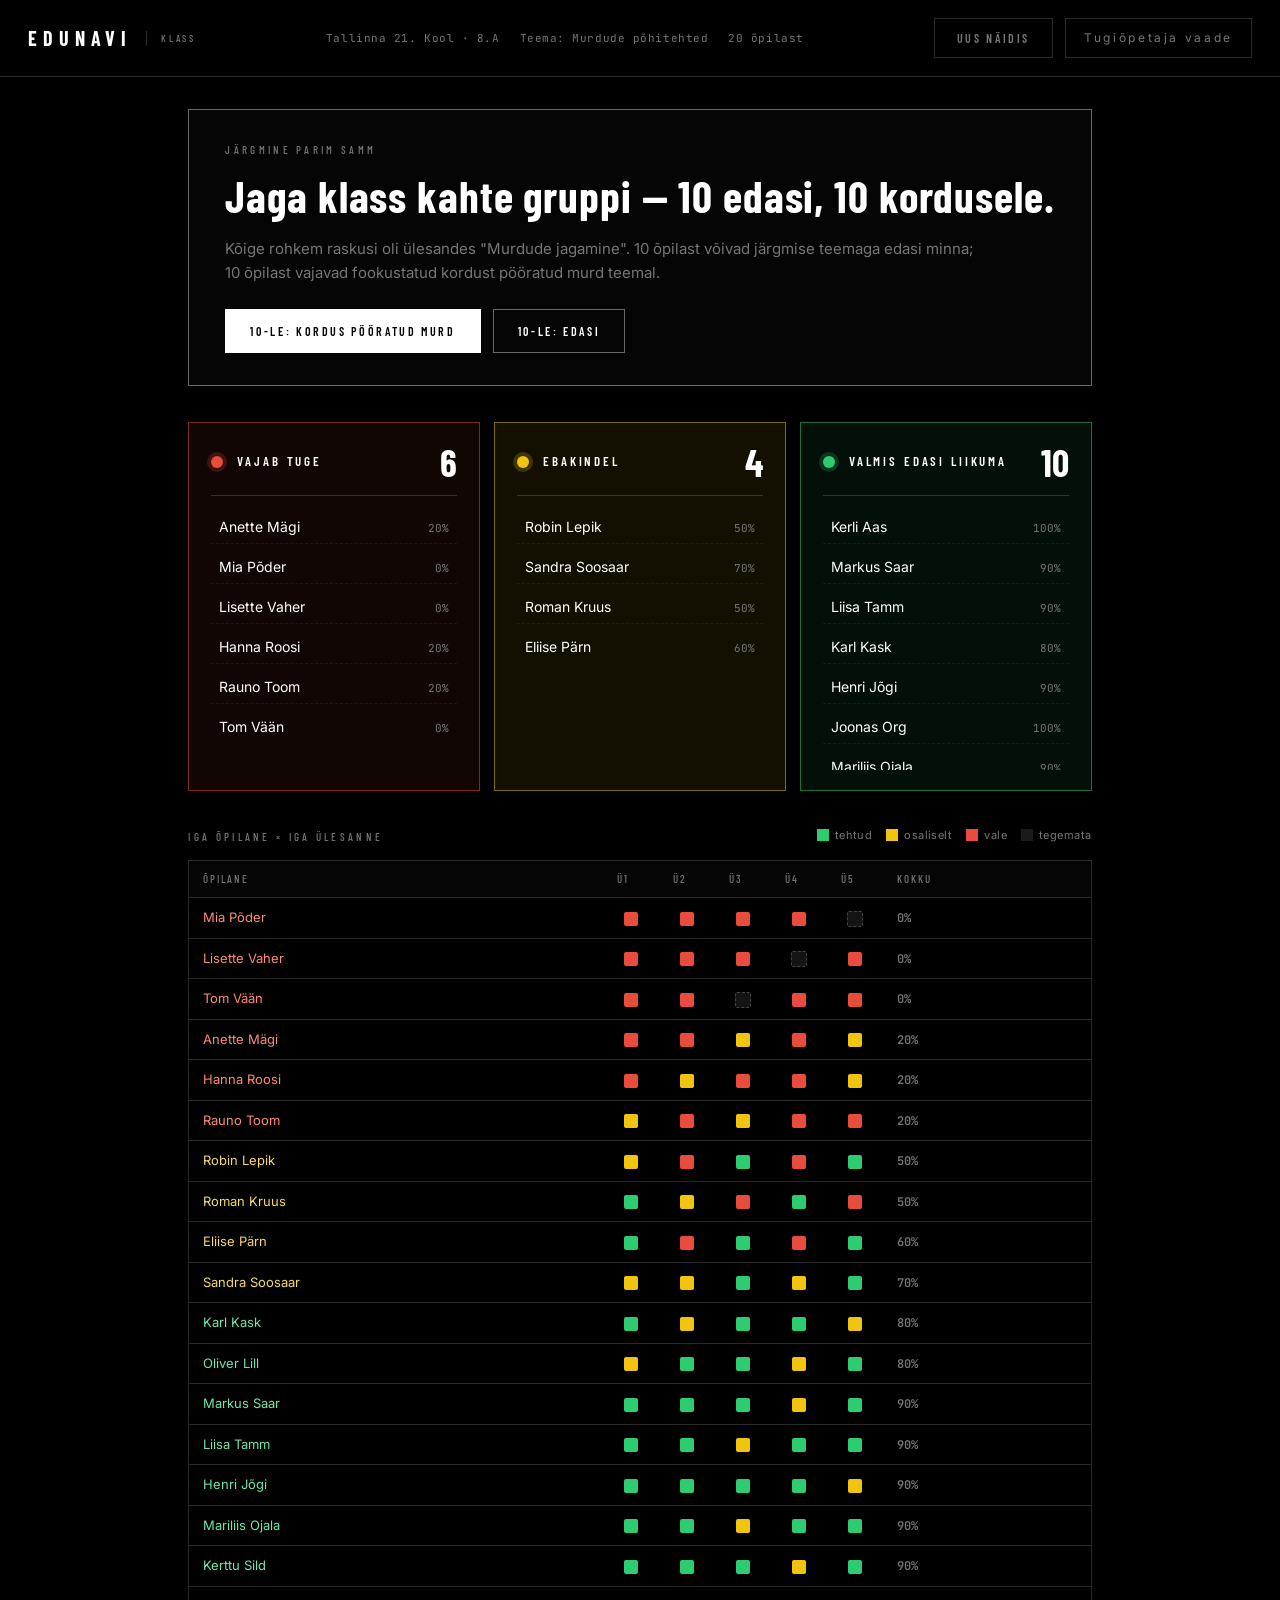
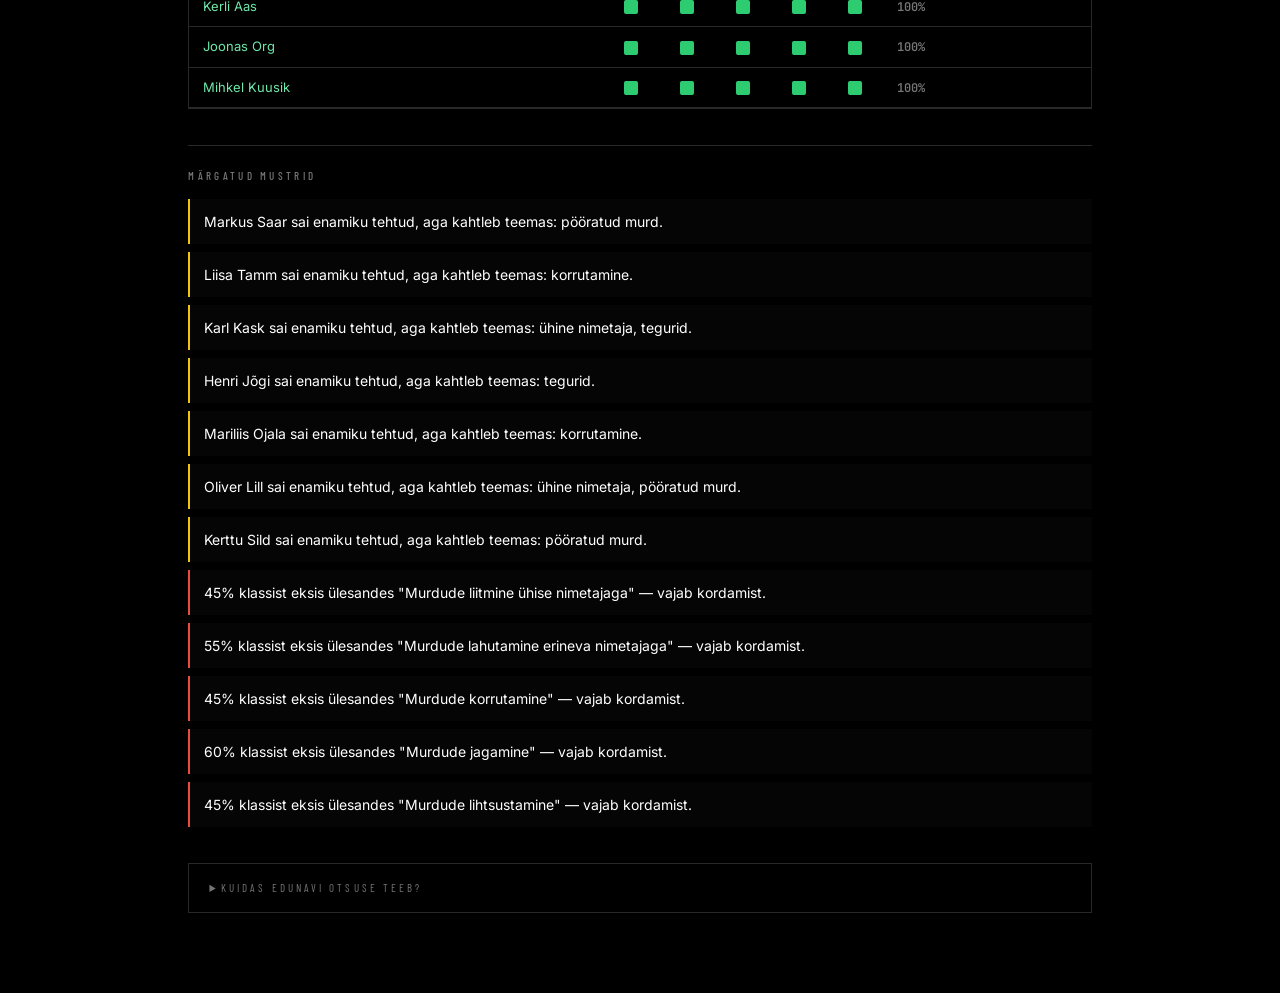
==== commit 44c97480: "Add algorithm transparency disclosure on /class — judges respect explainable rules" ====
--- a/class.html
+++ b/class.html
@@ -87,6 +87,27 @@
         <span class="eyebrow">Märgatud mustrid</span>
         <ul id="patterns-list" class="patterns-list"></ul>
       </section>
+
+      <!-- Algorithm transparency — judges respect this -->
+      <details class="algo-note">
+        <summary>Kuidas EduNavi otsuse teeb?</summary>
+        <div class="algo-body">
+          <p>EduNavi ei tee otsust õpetaja eest — ta teeb soovituse, mille õpetaja kinnitab. Algoritm on lihtne ja seletatav.</p>
+          <ol>
+            <li>Iga õpilase iga ülesande tulemus saab skoori: <strong>tehtud = 1</strong>, <strong>osaliselt = 0,5</strong>, <strong>vale = 0</strong>, <strong>tegemata = 0</strong>.</li>
+            <li>Õpilase keskmine skoor määrab grupi:
+              <ul>
+                <li>alla 40% → <strong>Vajab tuge</strong></li>
+                <li>40–74% → <strong>Ebakindel</strong></li>
+                <li>75% ja üle → <strong>Valmis edasi liikuma</strong></li>
+              </ul>
+            </li>
+            <li>Soovitus tugineb klassi jaotusele: kui üle poole vajab tuge → kordus; kui üle 70% on valmis → edasi; muidu → kahe grupi mudel.</li>
+            <li>Lisaks tuvastame mustrid: õpilane, kes sai õige vastuse, aga kahtleb (osaline märk); ülesanded, kus eksis 40%+ klassist; oskused, mis on klassi peamine raskuskoht.</li>
+          </ol>
+          <p class="algo-foot">v1 prototüüp · reegliotsus näidisandmetel · v2 plugib LLM-i</p>
+        </div>
+      </details>
     </main>
 
     <script src="config.js"></script>
--- a/style.css
+++ b/style.css
@@ -399,6 +399,41 @@
 .grid-table tr.row-mid .name  { color: #f7d96a; }
 .grid-table tr.row-ready .name { color: #6ee7a8; }
 
+/* Algorithm transparency disclosure */
+.algo-note {
+  border: 1px solid var(--line);
+  padding: 16px 20px;
+}
+.algo-note summary {
+  cursor: pointer;
+  font-family: 'Barlow Condensed', sans-serif;
+  font-size: 11px;
+  letter-spacing: 0.28em;
+  text-transform: uppercase;
+  color: var(--muted);
+}
+.algo-note summary:hover { color: var(--text); }
+.algo-body {
+  margin-top: 14px;
+  font-size: 14px;
+  line-height: 1.65;
+  color: var(--muted);
+  max-width: 720px;
+}
+.algo-body strong { color: var(--text); }
+.algo-body ol, .algo-body ul {
+  padding-left: 20px;
+  margin: 8px 0;
+}
+.algo-body li { margin-bottom: 6px; }
+.algo-foot {
+  margin-top: 14px;
+  font-family: 'JetBrains Mono', monospace;
+  font-size: 10px;
+  letter-spacing: 0.05em;
+  color: var(--muted-2);
+}
+
 /* Hidden patterns */
 .patterns {
   border-top: 1px solid var(--line);
@@ -422,6 +457,117 @@
 .patterns-list .pattern-shaky-strong { border-left-color: rgb(241, 196, 15); }
 .patterns-list .pattern-topic-gap    { border-left-color: rgb(231, 76, 60); }
 .patterns-list .pattern-skill-gap    { border-left-color: rgb(231, 76, 60); }
+
+/* === Võimendatud õpetaja: multi-class grid === */
+body.classes-body { height: auto; overflow-y: auto; }
+.classes-grid {
+  display: grid;
+  grid-template-columns: repeat(auto-fit, minmax(360px, 1fr));
+  gap: 14px;
+}
+.class-card {
+  border: 1px solid var(--line);
+  padding: 22px;
+  display: flex;
+  flex-direction: column;
+  gap: 16px;
+  background: rgba(255, 255, 255, 0.02);
+}
+.class-card.priority-critical {
+  border-color: rgba(231, 76, 60, 0.5);
+  background: rgba(231, 76, 60, 0.05);
+}
+.class-card.priority-watch {
+  border-color: rgba(241, 196, 15, 0.45);
+  background: rgba(241, 196, 15, 0.04);
+}
+.class-card.priority-ok {
+  border-color: rgba(46, 204, 113, 0.4);
+  background: rgba(46, 204, 113, 0.04);
+}
+.class-card-head {
+  display: flex;
+  justify-content: space-between;
+  align-items: flex-start;
+  gap: 12px;
+}
+.class-card-priority {
+  font-family: 'Barlow Condensed', sans-serif;
+  font-size: 10px;
+  font-weight: 600;
+  letter-spacing: 0.28em;
+  text-transform: uppercase;
+  color: var(--muted);
+  margin-bottom: 4px;
+}
+.class-card.priority-critical .class-card-priority { color: rgb(231, 76, 60); }
+.class-card.priority-watch .class-card-priority    { color: rgb(241, 196, 15); }
+.class-card.priority-ok .class-card-priority       { color: rgb(46, 204, 113); }
+.class-card-name {
+  font-family: 'Barlow Condensed', sans-serif;
+  font-weight: 700;
+  font-size: 32px;
+  letter-spacing: 0.04em;
+  line-height: 1;
+}
+.class-card-action {
+  font-family: 'Barlow Condensed', sans-serif;
+  font-size: 12px;
+  letter-spacing: 0.18em;
+  text-transform: uppercase;
+  text-align: right;
+  color: var(--text);
+  max-width: 200px;
+}
+.class-card-stats {
+  display: grid;
+  grid-template-columns: repeat(3, 1fr);
+  gap: 6px;
+}
+.class-card-stats .cstat {
+  padding: 10px 12px;
+  border: 1px solid var(--line);
+}
+.class-card-stats .cstat .num {
+  display: block;
+  font-family: 'Barlow Condensed', sans-serif;
+  font-weight: 700;
+  font-size: 24px;
+  line-height: 1;
+}
+.class-card-stats .cstat .label {
+  display: block;
+  font-size: 9px;
+  letter-spacing: 0.22em;
+  text-transform: uppercase;
+  color: var(--muted);
+  margin-top: 4px;
+}
+.class-card-stats .cstat-need .num  { color: rgb(231, 76, 60); }
+.class-card-stats .cstat-mid .num   { color: rgb(241, 196, 15); }
+.class-card-stats .cstat-ready .num { color: rgb(46, 204, 113); }
+
+.class-card-bar {
+  display: flex;
+  height: 8px;
+  border: 1px solid var(--line);
+  overflow: hidden;
+}
+.class-card-bar .seg-need  { background: rgb(231, 76, 60); }
+.class-card-bar .seg-mid   { background: rgb(241, 196, 15); }
+.class-card-bar .seg-ready { background: rgb(46, 204, 113); }
+
+.class-card-foot {
+  display: flex;
+  justify-content: space-between;
+  align-items: center;
+  font-size: 11px;
+  color: var(--muted);
+}
+.class-card-foot a { padding: 0; }
+
+.patterns-list .pattern-cross-class { border-left-color: rgb(241, 196, 15); }
+.patterns-list .pattern-global      { border-left-color: var(--line-strong); }
 
 /* === Tugiõpetaja mobile view === */
 body.tugi-body { height: auto; overflow-y: auto; background: var(--bg); }
